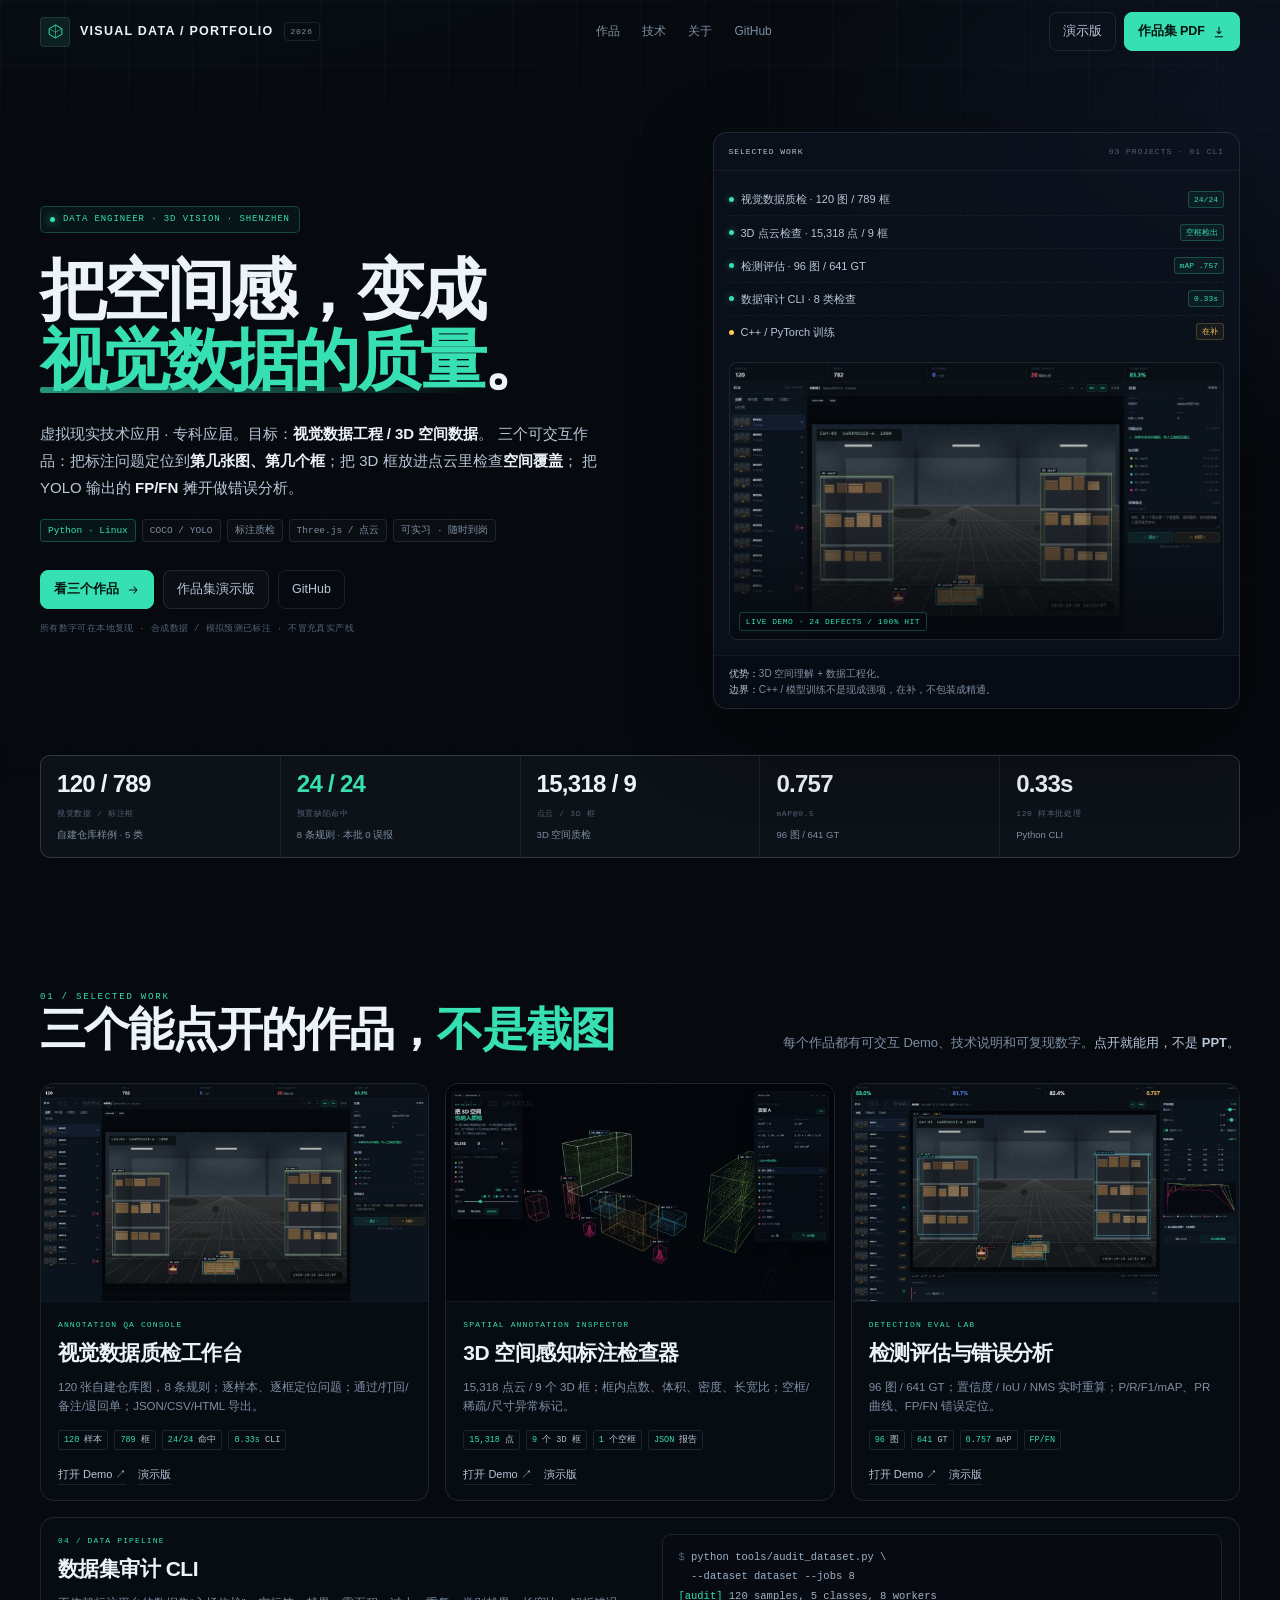
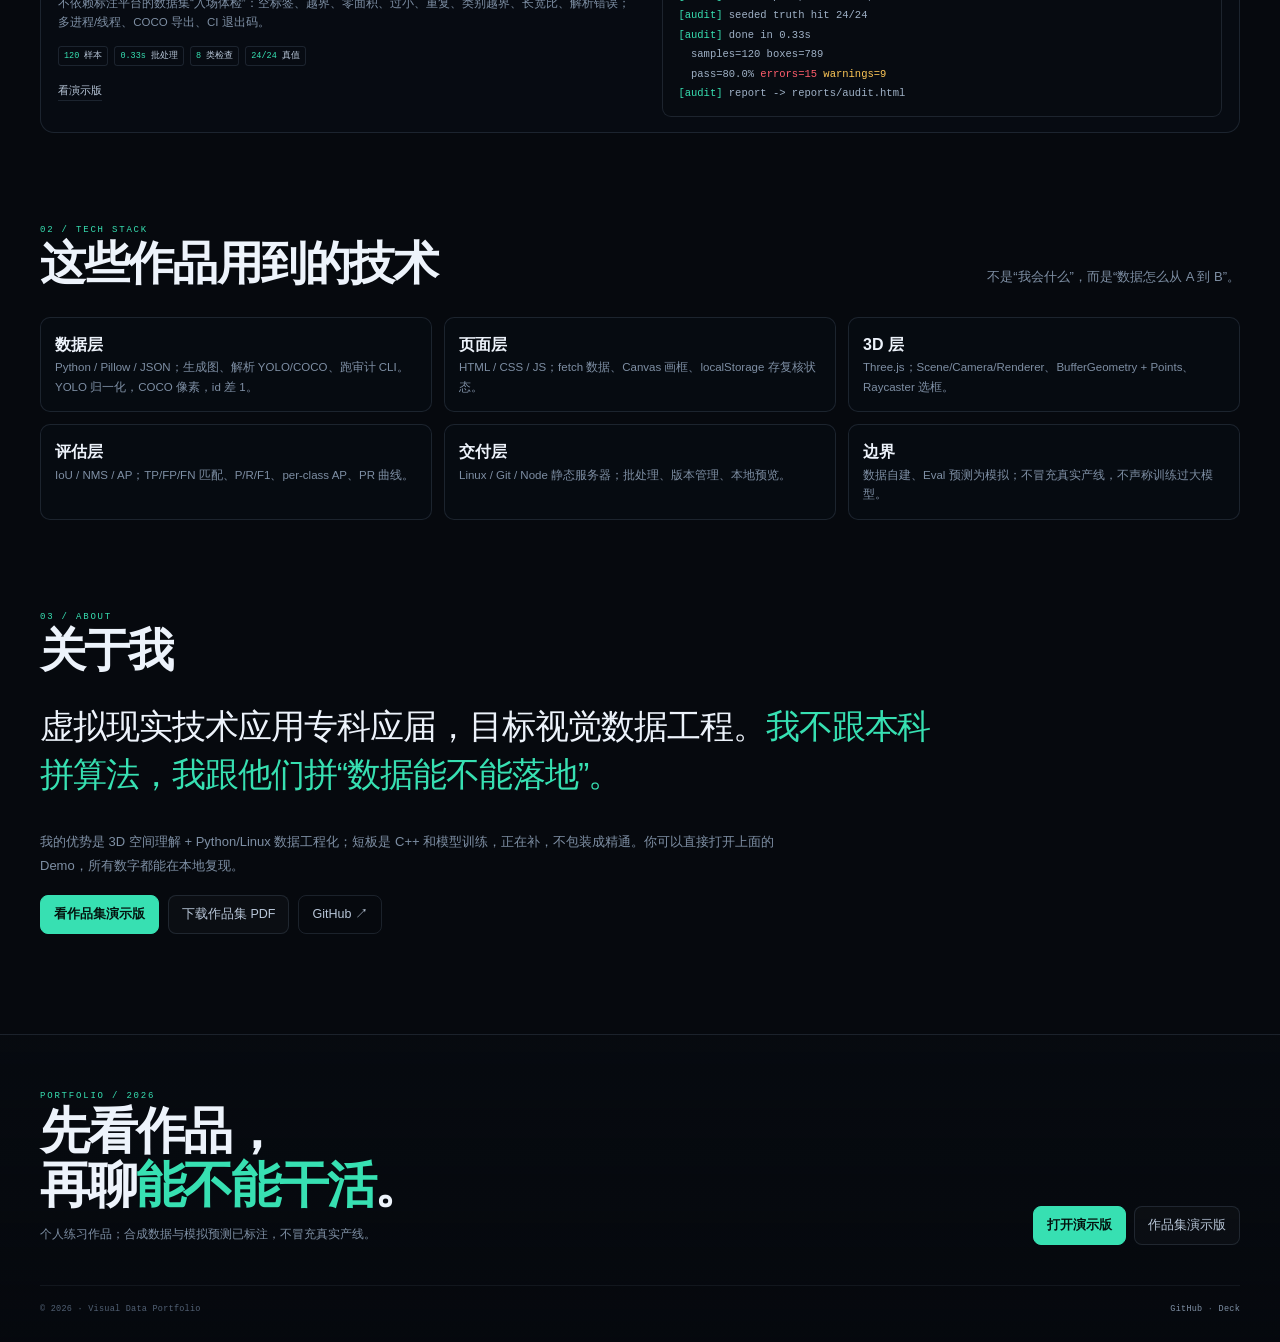
==== index.html @ 43320e3a "feat: visual data engineering portfolio" ====
﻿<!DOCTYPE html>
<html lang="zh-CN">
<head>
<meta charset="UTF-8">
<meta name="viewport" content="width=device-width, initial-scale=1">
<title>视觉数据工程 · 作品集</title>
<meta name="description" content="虚拟现实技术应用专科应届，视觉数据工程方向：标注质检、3D 点云检查、检测评估与错误分析。">
<meta name="theme-color" content="#06090e">
<link rel="icon" href="assets/favicon.svg" type="image/svg+xml">
<link rel="stylesheet" href="assets/css/site.css">
</head>
<body>
<header class="nav" id="nav">
  <div class="nav__in">
    <a class="brand" href="index.html">
      <span class="brand__mark">
        <svg viewBox="0 0 24 24" fill="none" stroke="currentColor" stroke-width="1.4">
          <path d="M12 2.8 21 8v8l-9 5.2L3 16V8l9-5.2Z"/><path d="M12 2.8v18.4M3 8l9 5 9-5" opacity=".55"/>
        </svg>
      </span>
      <b>VISUAL DATA / PORTFOLIO</b>
      <span>2026</span>
    </a>
    <nav class="nav__links">
      <a href="#work">作品</a>
      <a href="#stack">技术</a>
      <a href="#about">关于</a>
      <a href="https://github.com/xiaoqzhenhao" target="_blank" rel="noopener">GitHub</a>
    </nav>
    <div class="nav__cta">
      <a class="btn btn--ghost" href="portfolio-slides.html">演示版</a>
      <a class="btn btn--primary" href="作品集-演示版.pdf">作品集 PDF
        <svg viewBox="0 0 24 24" fill="none" stroke="currentColor" stroke-width="1.8"><path d="M12 3v12m0 0 4-4m-4 4-4-4M5 20h14"/></svg>
      </a>
    </div>
  </div>
</header>

<main>
  <section class="hero">
    <div class="wrap">
      <div class="hero__grid">
        <div>
          <div class="hero__badge"><i></i>DATA ENGINEER · 3D VISION · SHENZHEN</div>
          <h1>把空间感，变成<em>视觉数据的质量</em>。</h1>
          <p class="hero__sub">
            虚拟现实技术应用 · 专科应届。目标：<b>视觉数据工程 / 3D 空间数据</b>。
            三个可交互作品：把标注问题定位到<b>第几张图、第几个框</b>；把 3D 框放进点云里检查<b>空间覆盖</b>；
            把 YOLO 输出的 <b>FP/FN</b> 摊开做错误分析。
          </p>
          <div class="hero__chips">
            <span class="chip hot">Python · Linux</span>
            <span class="chip">COCO / YOLO</span>
            <span class="chip">标注质检</span>
            <span class="chip">Three.js / 点云</span>
            <span class="chip">可实习 · 随时到岗</span>
          </div>
          <div class="hero__actions">
            <a class="btn btn--primary" href="#work">看三个作品
              <svg viewBox="0 0 24 24" fill="none" stroke="currentColor" stroke-width="1.8"><path d="M5 12h14m0 0-6-6m6 6-6 6"/></svg>
            </a>
            <a class="btn" href="portfolio-slides.html">作品集演示版</a>
            <a class="btn btn--ghost" href="https://github.com/xiaoqzhenhao" target="_blank" rel="noopener">GitHub</a>
          </div>
          <div class="hero__note">所有数字可在本地复现 · 合成数据 / 模拟预测已标注 · 不冒充真实产线</div>
        </div>
        <div class="match reveal">
          <div class="match__head"><b>SELECTED WORK</b><span>03 PROJECTS · 01 CLI</span></div>
          <div class="match__body">
            <div class="match__row"><span><i class="ok"></i>视觉数据质检 · 120 图 / 789 框</span><span class="match__tag ok">24/24</span></div>
            <div class="match__row"><span><i class="ok"></i>3D 点云检查 · 15,318 点 / 9 框</span><span class="match__tag ok">空框检出</span></div>
            <div class="match__row"><span><i class="ok"></i>检测评估 · 96 图 / 641 GT</span><span class="match__tag ok">mAP .757</span></div>
            <div class="match__row"><span><i class="ok"></i>数据审计 CLI · 8 类检查</span><span class="match__tag ok">0.33s</span></div>
            <div class="match__row"><span><i class="mid"></i>C++ / PyTorch 训练</span><span class="match__tag mid">在补</span></div>
          </div>
          <div class="match__preview">
            <img src="assets/media/qa-cover.jpg" alt="视觉数据质检工作台">
            <span>LIVE DEMO · 24 DEFECTS / 100% HIT</span>
          </div>
          <div class="match__foot"><b>优势：</b>3D 空间理解 + 数据工程化。<br><b>边界：</b>C++ / 模型训练不是现成强项，在补，不包装成精通。</div>
        </div>
      </div>
      <div class="metrics reveal">
        <div class="metric"><b>120 / 789</b><span>视觉数据 / 标注框</span><em>自建仓库样例 · 5 类</em></div>
        <div class="metric"><b class="mint">24 / 24</b><span>预置缺陷命中</span><em>8 条规则 · 本批 0 误报</em></div>
        <div class="metric"><b>15,318 / 9</b><span>点云 / 3D 框</span><em>3D 空间质检</em></div>
        <div class="metric"><b>0.757</b><span>mAP@0.5</span><em>96 图 / 641 GT</em></div>
        <div class="metric"><b>0.33s</b><span>120 样本批处理</span><em>Python CLI</em></div>
      </div>
    </div>
  </section>

  <section class="section" id="work">
    <div class="wrap">
      <div class="section__head reveal">
        <div><div class="eyebrow">01 / SELECTED WORK</div><h2>三个能点开的作品，<em>不是截图</em></h2></div>
        <p>每个作品都有可交互 Demo、技术说明和可复现数字。<b>点开就能用，不是 PPT。</b></p>
      </div>
      <div class="work-grid work-grid--3">
        <article class="work reveal">
          <div class="work__img"><span class="work__num">01 / DATA QA</span><img src="assets/media/qa-cover.jpg" alt="视觉数据质检工作台"></div>
          <div class="work__body">
            <div class="work__kicker">ANNOTATION QA CONSOLE</div><h3>视觉数据质检工作台</h3>
            <p>120 张自建仓库图，8 条规则；逐样本、逐框定位问题；通过/打回/备注/退回单；JSON/CSV/HTML 导出。</p>
            <div class="work__stats"><span><b>120</b> 样本</span><span><b>789</b> 框</span><span><b>24/24</b> 命中</span><span><b>0.33s</b> CLI</span></div>
            <div class="work__links"><a href="demos/qa/">打开 Demo ↗</a><a href="portfolio-slides.html">演示版</a></div>
          </div>
        </article>
        <article class="work reveal">
          <div class="work__img"><span class="work__num">02 / 3D SPATIAL</span><img src="assets/media/spatial-cover.jpg" alt="3D 空间感知标注检查器"></div>
          <div class="work__body">
            <div class="work__kicker">SPATIAL ANNOTATION INSPECTOR</div><h3>3D 空间感知标注检查器</h3>
            <p>15,318 点云 / 9 个 3D 框；框内点数、体积、密度、长宽比；空框/稀疏/尺寸异常标记。</p>
            <div class="work__stats"><span><b>15,318</b> 点</span><span><b>9</b> 个 3D 框</span><span><b>1</b> 个空框</span><span><b>JSON</b> 报告</span></div>
            <div class="work__links"><a href="demos/spatial/">打开 Demo ↗</a><a href="portfolio-slides.html">演示版</a></div>
          </div>
        </article>
        <article class="work reveal">
          <div class="work__img"><span class="work__num">03 / EVAL</span><img src="assets/media/eval-cover.jpg" alt="检测评估与错误分析"></div>
          <div class="work__body">
            <div class="work__kicker">DETECTION EVAL LAB</div><h3>检测评估与错误分析</h3>
            <p>96 图 / 641 GT；置信度 / IoU / NMS 实时重算；P/R/F1/mAP、PR 曲线、FP/FN 错误定位。</p>
            <div class="work__stats"><span><b>96</b> 图</span><span><b>641</b> GT</span><span><b>0.757</b> mAP</span><span><b>FP/FN</b></span></div>
            <div class="work__links"><a href="demos/eval/">打开 Demo ↗</a><a href="portfolio-slides.html">演示版</a></div>
          </div>
        </article>
        <article class="work work--wide reveal">
          <div class="work__body">
            <div class="work__split">
              <div>
                <div class="work__kicker">04 / DATA PIPELINE</div><h3>数据集审计 CLI</h3>
                <p style="margin-bottom:12px">不依赖标注平台的数据集“入场体检”：空标签、越界、零面积、过小、重复、类别越界、长宽比、解析错误；多进程/线程、COCO 导出、CI 退出码。</p>
                <div class="work__stats"><span><b>120</b> 样本</span><span><b>0.33s</b> 批处理</span><span><b>8</b> 类检查</span><span><b>24/24</b> 真值</span></div>
                <div class="work__links"><a href="portfolio-slides.html">看演示版</a></div>
              </div>
              <div class="term">
<span class="d">$</span> python tools/audit_dataset.py \<br>
&nbsp;&nbsp;--dataset dataset --jobs 8<br>
<span class="c">[audit]</span> 120 samples, 5 classes, 8 workers<br>
<span class="c">[audit]</span> seeded truth hit 24/24<br>
<span class="c">[audit]</span> done in 0.33s<br>
&nbsp;&nbsp;samples=120 boxes=789<br>
&nbsp;&nbsp;pass=80.0% <span class="e">errors=15</span> <span class="w">warnings=9</span><br>
<span class="c">[audit]</span> report -&gt; reports/audit.html
              </div>
            </div>
          </div>
        </article>
      </div>
    </div>
  </section>

  <section class="section" id="stack">
    <div class="wrap">
      <div class="section__head reveal">
        <div><div class="eyebrow">02 / TECH STACK</div><h2>这些作品用到的技术</h2></div>
        <p>不是“我会什么”，而是“数据怎么从 A 到 B”。</p>
      </div>
      <div class="three" style="display:grid;grid-template-columns:repeat(3,1fr);gap:12px">
        <div class="card" style="border:1px solid var(--line);border-radius:10px;padding:14px;background:rgba(9,14,21,.55)"><h3 style="font-size:16px">数据层</h3><p style="font-size:11.5px;color:var(--dim);line-height:1.7">Python / Pillow / JSON；生成图、解析 YOLO/COCO、跑审计 CLI。YOLO 归一化，COCO 像素，id 差 1。</p></div>
        <div class="card" style="border:1px solid var(--line);border-radius:10px;padding:14px;background:rgba(9,14,21,.55)"><h3 style="font-size:16px">页面层</h3><p style="font-size:11.5px;color:var(--dim);line-height:1.7">HTML / CSS / JS；fetch 数据、Canvas 画框、localStorage 存复核状态。</p></div>
        <div class="card" style="border:1px solid var(--line);border-radius:10px;padding:14px;background:rgba(9,14,21,.55)"><h3 style="font-size:16px">3D 层</h3><p style="font-size:11.5px;color:var(--dim);line-height:1.7">Three.js；Scene/Camera/Renderer、BufferGeometry + Points、Raycaster 选框。</p></div>
        <div class="card" style="border:1px solid var(--line);border-radius:10px;padding:14px;background:rgba(9,14,21,.55)"><h3 style="font-size:16px">评估层</h3><p style="font-size:11.5px;color:var(--dim);line-height:1.7">IoU / NMS / AP；TP/FP/FN 匹配、P/R/F1、per-class AP、PR 曲线。</p></div>
        <div class="card" style="border:1px solid var(--line);border-radius:10px;padding:14px;background:rgba(9,14,21,.55)"><h3 style="font-size:16px">交付层</h3><p style="font-size:11.5px;color:var(--dim);line-height:1.7">Linux / Git / Node 静态服务器；批处理、版本管理、本地预览。</p></div>
        <div class="card" style="border:1px solid var(--line);border-radius:10px;padding:14px;background:rgba(9,14,21,.55)"><h3 style="font-size:16px">边界</h3><p style="font-size:11.5px;color:var(--dim);line-height:1.7">数据自建、Eval 预测为模拟；不冒充真实产线，不声称训练过大模型。</p></div>
      </div>
    </div>
  </section>

  <section class="section" id="about">
    <div class="wrap">
      <div class="section__head reveal">
        <div><div class="eyebrow">03 / ABOUT</div><h2>关于我</h2></div>
      </div>
      <p class="lead-quote reveal">虚拟现实技术应用专科应届，目标视觉数据工程。<em>我不跟本科拼算法，我跟他们拼“数据能不能落地”。</em></p>
      <p style="max-width:760px;color:var(--dim);font-size:13px;line-height:1.8">我的优势是 3D 空间理解 + Python/Linux 数据工程化；短板是 C++ 和模型训练，正在补，不包装成精通。你可以直接打开上面的 Demo，所有数字都能在本地复现。</p>
      <div class="hero__actions" style="margin-top:18px">
        <a class="btn btn--primary" href="portfolio-slides.html">看作品集演示版</a>
        <a class="btn" href="作品集-演示版.pdf">下载作品集 PDF</a>
        <a class="btn btn--ghost" href="https://github.com/xiaoqzhenhao" target="_blank" rel="noopener">GitHub ↗</a>
      </div>
    </div>
  </section>

  <footer class="footer">
    <div class="wrap">
      <div class="footer__cta reveal">
        <div><div class="eyebrow">PORTFOLIO / 2026</div><h2>先看作品，<br>再聊<em>能不能干活</em>。</h2><p>个人练习作品；合成数据与模拟预测已标注，不冒充真实产线。</p></div>
        <div style="display:flex;gap:8px;flex-wrap:wrap"><a class="btn btn--primary" href="portfolio-slides.html">打开演示版</a><a class="btn" href="portfolio-slides.html">作品集演示版</a></div>
      </div>
      <div class="footer__bottom"><span>© 2026 · Visual Data Portfolio</span><span><a href="https://github.com/xiaoqzhenhao" target="_blank" rel="noopener">GitHub</a> · <a href="portfolio-slides.html">Deck</a></span></div>
    </div>
  </footer>
</main>
<script src="assets/js/site.js"></script>
</body>
</html>
---- assets/css/site.css ----
:root {
  --bg: #06090e;
  --bg-2: #0a0f17;
  --panel: rgba(13,20,30,.74);
  --panel-solid: #0d141e;
  --line: rgba(137,160,187,.17);
  --line-2: rgba(137,160,187,.09);
  --ink: #edf3fb;
  --ink-2: #b8c6d8;
  --dim: #7e8fa4;
  --faint: #526175;
  --mint: #37e0b2;
  --blue: #5b8cff;
  --amber: #ffc857;
  --red: #ff5d6c;
  --lime: #9bdc5a;
  --mono: ui-monospace, "SFMono-Regular", Consolas, "Cascadia Mono", monospace;
  --max: 1200px;
}
* { box-sizing: border-box; margin: 0; padding: 0; }
html { scroll-behavior: smooth; }
body {
  background:
    radial-gradient(1200px 700px at 12% -10%, rgba(55,224,178,.075), transparent 62%),
    radial-gradient(1000px 600px at 100% 4%, rgba(91,140,255,.08), transparent 58%),
    var(--bg);
  color: var(--ink);
  font: 15px/1.65 "Inter", -apple-system, "Segoe UI", "PingFang SC", "Microsoft YaHei", sans-serif;
  -webkit-font-smoothing: antialiased;
  overflow-x: hidden;
}
::selection { background: rgba(55,224,178,.25); }
a { color: inherit; text-decoration: none; }
button { font: inherit; color: inherit; }
.mono { font-family: var(--mono); }
.wrap { width: min(var(--max), calc(100% - 48px)); margin: 0 auto; }
.eyebrow { font-family: var(--mono); font-size: 9px; letter-spacing: .2em; color: var(--mint); text-transform: uppercase; }
.muted { color: var(--dim); }

/* 细网格背景 */
body::before {
  content: "";
  position: fixed; inset: 0; pointer-events: none; z-index: 0;
  background-image:
    linear-gradient(rgba(137,160,187,.035) 1px, transparent 1px),
    linear-gradient(90deg, rgba(137,160,187,.035) 1px, transparent 1px);
  background-size: 64px 64px;
  mask-image: linear-gradient(to bottom, #000 0%, rgba(0,0,0,.55) 45%, transparent 92%);
}
main, header, footer { position: relative; z-index: 1; }

/* ---------- 导航 ---------- */
.nav {
  position: fixed; top: 0; left: 0; right: 0; height: 64px; z-index: 100;
  border-bottom: 1px solid transparent; transition: .25s;
}
.nav.scrolled { background: rgba(6,9,14,.82); backdrop-filter: blur(16px); border-bottom-color: var(--line); }
.nav__in {
  width: min(var(--max), calc(100% - 48px)); height: 100%; margin: 0 auto;
  display: flex; align-items: center; justify-content: space-between; gap: 18px;
}
.brand { display: flex; align-items: center; gap: 10px; }
.brand__mark {
  width: 30px; height: 30px; border-radius: 8px; display: grid; place-items: center;
  background: rgba(55,224,178,.09); border: 1px solid rgba(55,224,178,.28);
}
.brand__mark svg { width: 17px; height: 17px; color: var(--mint); }
.brand b { font-size: 12.5px; letter-spacing: .1em; }
.brand span {
  font-family: var(--mono); font-size: 8px; letter-spacing: .09em; color: var(--dim);
  border: 1px solid var(--line); padding: 2px 6px; border-radius: 4px; white-space: nowrap;
}
.nav__links { display: flex; align-items: center; gap: 2px; }
.nav__links a { font-size: 12px; color: var(--dim); padding: 6px 10px; border-radius: 6px; transition: .18s; }
.nav__links a:hover { color: var(--ink); background: rgba(255,255,255,.04); }
.nav__cta { display: flex; align-items: center; gap: 8px; }
.btn {
  display: inline-flex; align-items: center; justify-content: center; gap: 7px;
  border: 1px solid var(--line); background: rgba(255,255,255,.025); color: var(--ink-2);
  border-radius: 8px; padding: 8px 13px; font-size: 12.5px; font-weight: 520; cursor: pointer;
  transition: .18s; white-space: nowrap;
}
.btn:hover { border-color: rgba(55,224,178,.45); color: var(--ink); transform: translateY(-1px); }
.btn--primary { background: var(--mint); border-color: var(--mint); color: #04120e; font-weight: 650; }
.btn--primary:hover { background: #54f0c5; border-color: #54f0c5; color: #04120e; }
.btn--ghost { background: transparent; }
.btn svg { width: 14px; height: 14px; }

/* ---------- Hero ---------- */
.hero { padding: 132px 0 42px; position: relative; }
.hero__grid { display: grid; grid-template-columns: 1.08fr .92fr; gap: 54px; align-items: center; }
.hero__badge {
  display: inline-flex; align-items: center; gap: 8px; padding: 5px 9px;
  border: 1px solid rgba(55,224,178,.24); background: rgba(55,224,178,.055);
  border-radius: 5px; font-family: var(--mono); font-size: 9px; letter-spacing: .1em; color: var(--mint);
  margin-bottom: 22px;
}
.hero__badge i { width: 5px; height: 5px; border-radius: 50%; background: var(--mint); box-shadow: 0 0 9px var(--mint); }
.hero h1 {
  font-size: clamp(46px, 5.2vw, 72px); line-height: 1.06; letter-spacing: -.055em;
  font-weight: 720; max-width: 720px;
}
.hero h1 em {
  font-style: normal; color: var(--mint); position: relative; white-space: nowrap;
}
.hero h1 em::after {
  content: ""; position: absolute; left: 0; right: 0; bottom: .06em; height: .09em;
  background: linear-gradient(90deg, rgba(55,224,178,.65), rgba(55,224,178,0));
  border-radius: 2px;
}
.hero__sub { margin-top: 24px; max-width: 560px; font-size: 15px; line-height: 1.8; color: var(--ink-2); }
.hero__sub b { color: var(--ink); font-weight: 600; }
.hero__chips { display: flex; flex-wrap: wrap; gap: 6px; margin-top: 18px; }
.chip {
  font-family: var(--mono); font-size: 9.5px; color: var(--dim);
  border: 1px solid var(--line); background: rgba(255,255,255,.02);
  border-radius: 4px; padding: 3px 7px;
}
.chip.hot { color: var(--mint); border-color: rgba(55,224,178,.28); background: rgba(55,224,178,.055); }
.hero__actions { display: flex; flex-wrap: wrap; gap: 9px; margin-top: 28px; }
.hero__note { margin-top: 13px; font-family: var(--mono); font-size: 9px; letter-spacing: .04em; color: var(--faint); }

/* 右侧匹配卡 */
.match {
  border: 1px solid var(--line); border-radius: 14px; background: var(--panel);
  backdrop-filter: blur(16px); overflow: hidden; box-shadow: 0 28px 80px rgba(0,0,0,.38);
  transform: translateY(4px);
}
.match__head {
  display: flex; align-items: center; justify-content: space-between; gap: 10px;
  padding: 12px 15px; border-bottom: 1px solid var(--line-2);
  font-family: var(--mono); font-size: 8px; letter-spacing: .12em; color: var(--faint);
}
.match__head b { color: var(--ink-2); font-weight: 500; }
.match__body { padding: 12px 15px 14px; }
.match__row {
  display: grid; grid-template-columns: 1fr auto; gap: 10px; align-items: center;
  padding: 7px 0; border-bottom: 1px dashed var(--line-2); font-size: 11px; color: var(--ink-2);
}
.match__row:last-child { border-bottom: 0; }
.match__row span { display: flex; align-items: center; gap: 7px; }
.match__row i { width: 5px; height: 5px; border-radius: 50%; flex: 0 0 5px; }
.match__row i.ok { background: var(--mint); box-shadow: 0 0 7px rgba(55,224,178,.5); }
.match__row i.mid { background: var(--amber); }
.match__row i.no { background: var(--faint); }
.match__tag { font-family: var(--mono); font-size: 8px; color: var(--faint); border: 1px solid var(--line); border-radius: 3px; padding: 1px 5px; }
.match__tag.ok { color: var(--mint); border-color: rgba(55,224,178,.26); background: rgba(55,224,178,.05); }
.match__tag.mid { color: var(--amber); border-color: rgba(255,200,87,.22); background: rgba(255,200,87,.05); }
.match__foot {
  padding: 10px 15px; border-top: 1px solid var(--line-2); background: rgba(5,9,14,.4);
  font-size: 10px; color: var(--dim); line-height: 1.6;
}
.match__foot b { color: var(--ink-2); font-weight: 550; }
.match__preview {
  position: relative; margin: 0 15px 15px; border: 1px solid var(--line); border-radius: 8px;
  overflow: hidden; aspect-ratio: 16/9; background: #080c12;
}
.match__preview img { width: 100%; height: 100%; object-fit: cover; display: block; opacity: .9; }
.match__preview::after {
  content: ""; position: absolute; inset: 0;
  background: linear-gradient(to top, rgba(6,9,14,.8), transparent 45%);
}
.match__preview span {
  position: absolute; left: 9px; bottom: 8px; z-index: 2;
  font-family: var(--mono); font-size: 8px; letter-spacing: .06em; color: var(--mint);
  border: 1px solid rgba(55,224,178,.26); background: rgba(6,9,14,.72); border-radius: 3px; padding: 2px 6px;
}
.float-tag {
  position: absolute; z-index: 3; right: 9px; top: 9px;
  background: rgba(8,18,15,.9); border: 1px solid rgba(55,224,178,.28); border-radius: 7px;
  padding: 6px 8px; font-family: var(--mono); font-size: 9px; line-height: 1.4; color: var(--mint);
  box-shadow: 0 12px 30px rgba(0,0,0,.35); backdrop-filter: blur(6px);
}
@media (max-width: 900px) { .float-tag { display: none; } }

/* ---------- 指标条 ---------- */
.metrics {
  display: grid; grid-template-columns: repeat(5, 1fr); gap: 1px;
  border: 1px solid var(--line); border-radius: 10px; overflow: hidden;
  background: var(--line); margin-top: 46px;
}
.metric { background: rgba(9,14,21,.8); padding: 14px 16px; }
.metric b { display: block; font-size: 24px; letter-spacing: -.03em; font-weight: 680; line-height: 1.2; }
.metric b.mint { color: var(--mint); }
.metric span { font-family: var(--mono); font-size: 8px; color: var(--faint); letter-spacing: .08em; }
.metric em { display: block; font-style: normal; font-size: 9.5px; color: var(--dim); margin-top: 3px; }

/* ---------- 通用 section ---------- */
.section { padding: 90px 0 0; }
.section__head { display: flex; align-items: flex-end; justify-content: space-between; gap: 28px; margin-bottom: 28px; }
.section__head h2 { font-size: clamp(30px, 3.8vw, 46px); line-height: 1.1; letter-spacing: -.04em; font-weight: 690; }
.section__head h2 em { font-style: normal; color: var(--mint); }
.section__head p { max-width: 460px; font-size: 13px; line-height: 1.75; color: var(--dim); }
.section__head p b { color: var(--ink-2); font-weight: 550; }
.lead-quote {
  font-size: clamp(22px, 2.8vw, 34px); line-height: 1.4; letter-spacing: -.03em;
  max-width: 920px; margin: 0 0 32px; font-weight: 520; color: var(--ink);
}
.lead-quote em { font-style: normal; color: var(--mint); }
.lead-quote span { color: var(--faint); }

/* ---------- JD 表 ---------- */
.jd {
  border: 1px solid var(--line); border-radius: 12px; overflow: hidden; background: rgba(9,14,21,.55);
}
.jd__row {
  display: grid; grid-template-columns: 1.05fr 1.75fr 96px; gap: 20px;
  padding: 15px 18px; border-bottom: 1px solid var(--line-2); align-items: start;
}
.jd__row:last-child { border-bottom: 0; }
.jd__row.head {
  background: rgba(255,255,255,.025); font-family: var(--mono); font-size: 8px; letter-spacing: .12em;
  color: var(--faint); padding-top: 10px; padding-bottom: 10px;
}
.jd__req { font-size: 12.5px; color: var(--ink); font-weight: 550; }
.jd__req span { display: block; font-family: var(--mono); font-size: 8px; color: var(--faint); margin-top: 3px; font-weight: 400; letter-spacing: .04em; }
.jd__ev { font-size: 11.5px; line-height: 1.65; color: var(--dim); }
.jd__ev b { color: var(--ink-2); font-weight: 550; }
.jd__st { text-align: right; }
.st {
  display: inline-flex; align-items: center; gap: 5px; font-family: var(--mono); font-size: 8px;
  padding: 2px 6px; border-radius: 3px; white-space: nowrap;
}
.st.ok { color: var(--mint); background: rgba(55,224,178,.06); border: 1px solid rgba(55,224,178,.22); }
.st.mid { color: var(--amber); background: rgba(255,200,87,.05); border: 1px solid rgba(255,200,87,.2); }
.st.info { color: var(--blue); background: rgba(91,140,255,.06); border: 1px solid rgba(91,140,255,.2); }

/* ---------- 作品卡 ---------- */
.work-grid { display: grid; grid-template-columns: 1fr 1fr; gap: 16px; }
.work-grid--3 { grid-template-columns: repeat(3, minmax(0, 1fr)); }
@media (max-width: 1040px) { .work-grid--3 { grid-template-columns: 1fr 1fr; } }
@media (max-width: 820px) { .work-grid--3 { grid-template-columns: 1fr; } }
.work {
  border: 1px solid var(--line); border-radius: 14px; overflow: hidden;
  background: rgba(9,14,21,.62); transition: .22s; display: flex; flex-direction: column;
}
.work:hover { border-color: rgba(55,224,178,.3); transform: translateY(-3px); box-shadow: 0 24px 60px rgba(0,0,0,.32); }
.work__img { aspect-ratio: 16/9; overflow: hidden; background: #070b10; border-bottom: 1px solid var(--line-2); position: relative; }
.work__img img { width: 100%; height: 100%; object-fit: cover; display: block; transition: .5s; opacity: .9; }
.work:hover .work__img img { transform: scale(1.02); opacity: 1; }
.work__num {
  position: absolute; left: 10px; top: 10px; font-family: var(--mono); font-size: 8px;
  color: var(--ink); background: rgba(6,9,14,.72); border: 1px solid var(--line);
  padding: 2px 6px; border-radius: 3px; backdrop-filter: blur(6px);
}
.work__body { padding: 16px 17px 15px; display: flex; flex-direction: column; flex: 1; }
.work__kicker { font-family: var(--mono); font-size: 8px; letter-spacing: .14em; color: var(--mint); }
.work h3 { font-size: 21px; letter-spacing: -.025em; font-weight: 650; margin-top: 5px; }
.work p { font-size: 11.5px; line-height: 1.7; color: var(--dim); margin-top: 7px; }
.work__stats { display: flex; flex-wrap: wrap; gap: 6px; margin-top: 13px; }
.work__stats span { font-family: var(--mono); font-size: 8.5px; color: var(--ink-2); border: 1px solid var(--line); border-radius: 3px; padding: 2px 5px; }
.work__stats span b { color: var(--mint); font-weight: 500; }
.work__links { display: flex; flex-wrap: wrap; gap: 12px; margin-top: auto; padding-top: 15px; font-size: 11px; }
.work__links a { color: var(--ink-2); border-bottom: 1px solid var(--line); padding-bottom: 1px; }
.work__links a:hover { color: var(--mint); border-color: var(--mint); }
.work--wide { grid-column: 1 / -1; }
.work__split { display: grid; grid-template-columns: 1.02fr .98fr; gap: 22px; align-items: start; }
@media (max-width: 820px) { .work__split { grid-template-columns: 1fr; } }
.term {
  background: #070b11; border: 1px solid var(--line); border-radius: 9px;
  padding: 13px 15px; font-family: var(--mono); font-size: 10.5px; line-height: 1.85;
  color: #9fb1c6; overflow: auto;
}
.term .c { color: var(--mint); }
.term .d { color: var(--faint); }
.term .w { color: var(--amber); }
.term .e { color: var(--red); }

/* ---------- 路线 ---------- */
.roadmap { display: grid; grid-template-columns: repeat(5, 1fr); gap: 12px; counter-reset: step; }
.step {
  border: 1px solid var(--line); border-radius: 10px; padding: 15px 14px 14px;
  background: rgba(9,14,21,.55); position: relative;
}
.step::before {
  counter-increment: step; content: "0" counter(step);
  font-family: var(--mono); font-size: 9px; color: var(--mint); letter-spacing: .08em;
}
.step h3 { font-size: 13px; font-weight: 600; margin-top: 8px; letter-spacing: -.01em; }
.step p { font-size: 10.5px; line-height: 1.65; color: var(--dim); margin-top: 5px; }
.step .when { font-family: var(--mono); font-size: 8px; color: var(--faint); margin-top: 9px; display: block; }
.note {
  border: 1px solid rgba(255,200,87,.2); background: rgba(255,200,87,.04); border-radius: 10px;
  padding: 13px 15px; font-size: 11.5px; line-height: 1.75; color: #c9b98f; margin-top: 14px;
}
.note b { color: var(--amber); font-weight: 550; }

/* ---------- 面试 ---------- */
.interview-grid { display: grid; grid-template-columns: repeat(3, 1fr); gap: 12px; }
.interview {
  border: 1px solid var(--line); border-radius: 10px; padding: 17px; background: rgba(9,14,21,.55);
}
.interview__n { font-family: var(--mono); font-size: 9px; color: var(--faint); }
.interview h3 { font-size: 17px; font-weight: 620; margin-top: 5px; letter-spacing: -.02em; }
.interview p { font-size: 10.5px; line-height: 1.7; color: var(--dim); margin-top: 6px; }
.interview ul { list-style: none; margin-top: 10px; display: grid; gap: 4px; }
.interview li { font-size: 10px; color: var(--ink-2); padding-left: 11px; position: relative; }
.interview li::before { content: "→"; position: absolute; left: 0; color: var(--mint); font-family: var(--mono); font-size: 8px; top: 2px; }
.interview__link { display: inline-flex; align-items: center; gap: 5px; margin-top: 13px; font-size: 10.5px; color: var(--mint); border-bottom: 1px solid rgba(55,224,178,.25); padding-bottom: 1px; }
.center-cta { display: flex; justify-content: center; margin-top: 24px; }

/* ---------- 结尾 ---------- */
.footer {
  margin-top: 100px; border-top: 1px solid var(--line);
  background: linear-gradient(to bottom, rgba(9,14,21,.3), rgba(6,9,14,.9));
}
.footer__cta { padding: 54px 0 40px; display: flex; align-items: flex-end; justify-content: space-between; gap: 30px; }
.footer__cta h2 { font-size: clamp(30px, 4vw, 50px); line-height: 1.08; letter-spacing: -.045em; max-width: 720px; }
.footer__cta h2 em { font-style: normal; color: var(--mint); }
.footer__cta p { max-width: 480px; font-size: 12px; color: var(--dim); margin-top: 12px; line-height: 1.75; }
.footer__bottom {
  border-top: 1px solid var(--line-2); padding: 16px 0 26px;
  display: flex; align-items: center; justify-content: space-between; gap: 16px;
  font-family: var(--mono); font-size: 8.5px; color: var(--faint); letter-spacing: .03em;
}
.footer__bottom a { color: var(--dim); }
.footer__bottom a:hover { color: var(--mint); }

/* ---------- 动效 ---------- */
.reveal { opacity: 0; transform: translateY(18px); transition: opacity .75s cubic-bezier(.2,.7,.2,1), transform .75s cubic-bezier(.2,.7,.2,1); }
.reveal.in { opacity: 1; transform: none; }
@media (prefers-reduced-motion: reduce) { .reveal { opacity: 1; transform: none; transition: none; } html { scroll-behavior: auto; } }

/* ---------- 响应式 ---------- */
@media (max-width: 1040px) {
  .hero__grid { grid-template-columns: 1fr; gap: 38px; }
  .hero { padding-top: 116px; }
  .match { max-width: 640px; }
  .roadmap { grid-template-columns: repeat(3, 1fr); }
}
@media (max-width: 820px) {
  .nav__links { display: none; }
  .hero h1 { font-size: clamp(42px, 10vw, 62px); }
  .metrics { grid-template-columns: repeat(3, 1fr); }
  .metric:nth-child(4), .metric:nth-child(5) { display: none; }
  .section__head { flex-direction: column; align-items: flex-start; gap: 10px; }
  .jd__row { grid-template-columns: 1fr 84px; gap: 8px 14px; }
  .jd__row.head { display: none; }
  .jd__ev { grid-column: 1 / -1; }
  .jd__st { grid-row: 1; grid-column: 2; }
  .work-grid { grid-template-columns: 1fr; }
  .interview-grid { grid-template-columns: 1fr; }
  .footer__cta { flex-direction: column; align-items: flex-start; }
}
@media (max-width: 620px) {
  .wrap, .nav__in { width: calc(100% - 30px); }
  .brand span { display: none; }
  .nav__cta .btn--ghost { display: none; }
  .hero { padding-top: 96px; }
  .hero__sub { font-size: 13.5px; }
  .metrics { grid-template-columns: repeat(2, 1fr); margin-top: 30px; }
  .metric:nth-child(3) { display: none; }
  .section { padding-top: 62px; }
  .lead-quote { font-size: 21px; }
  .roadmap { grid-template-columns: 1fr 1fr; }
  .footer__bottom { flex-direction: column; align-items: flex-start; }
}
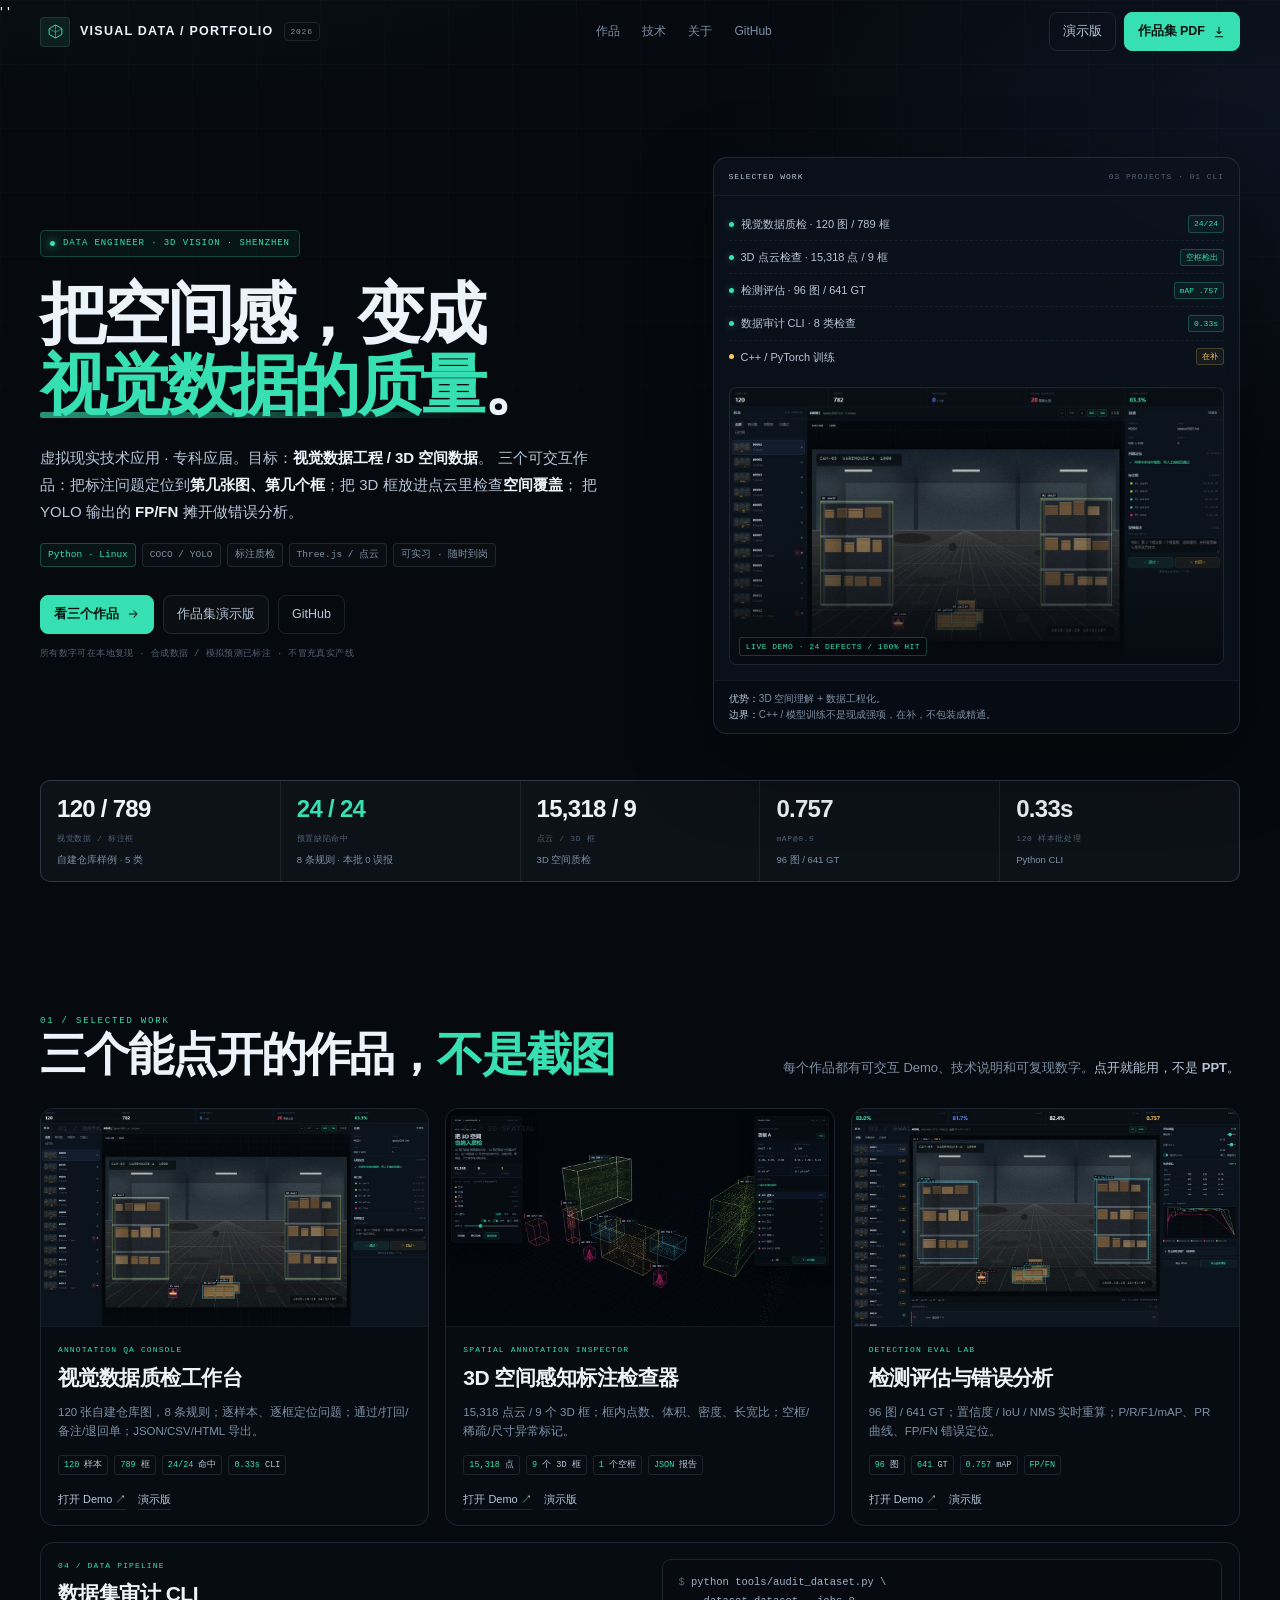
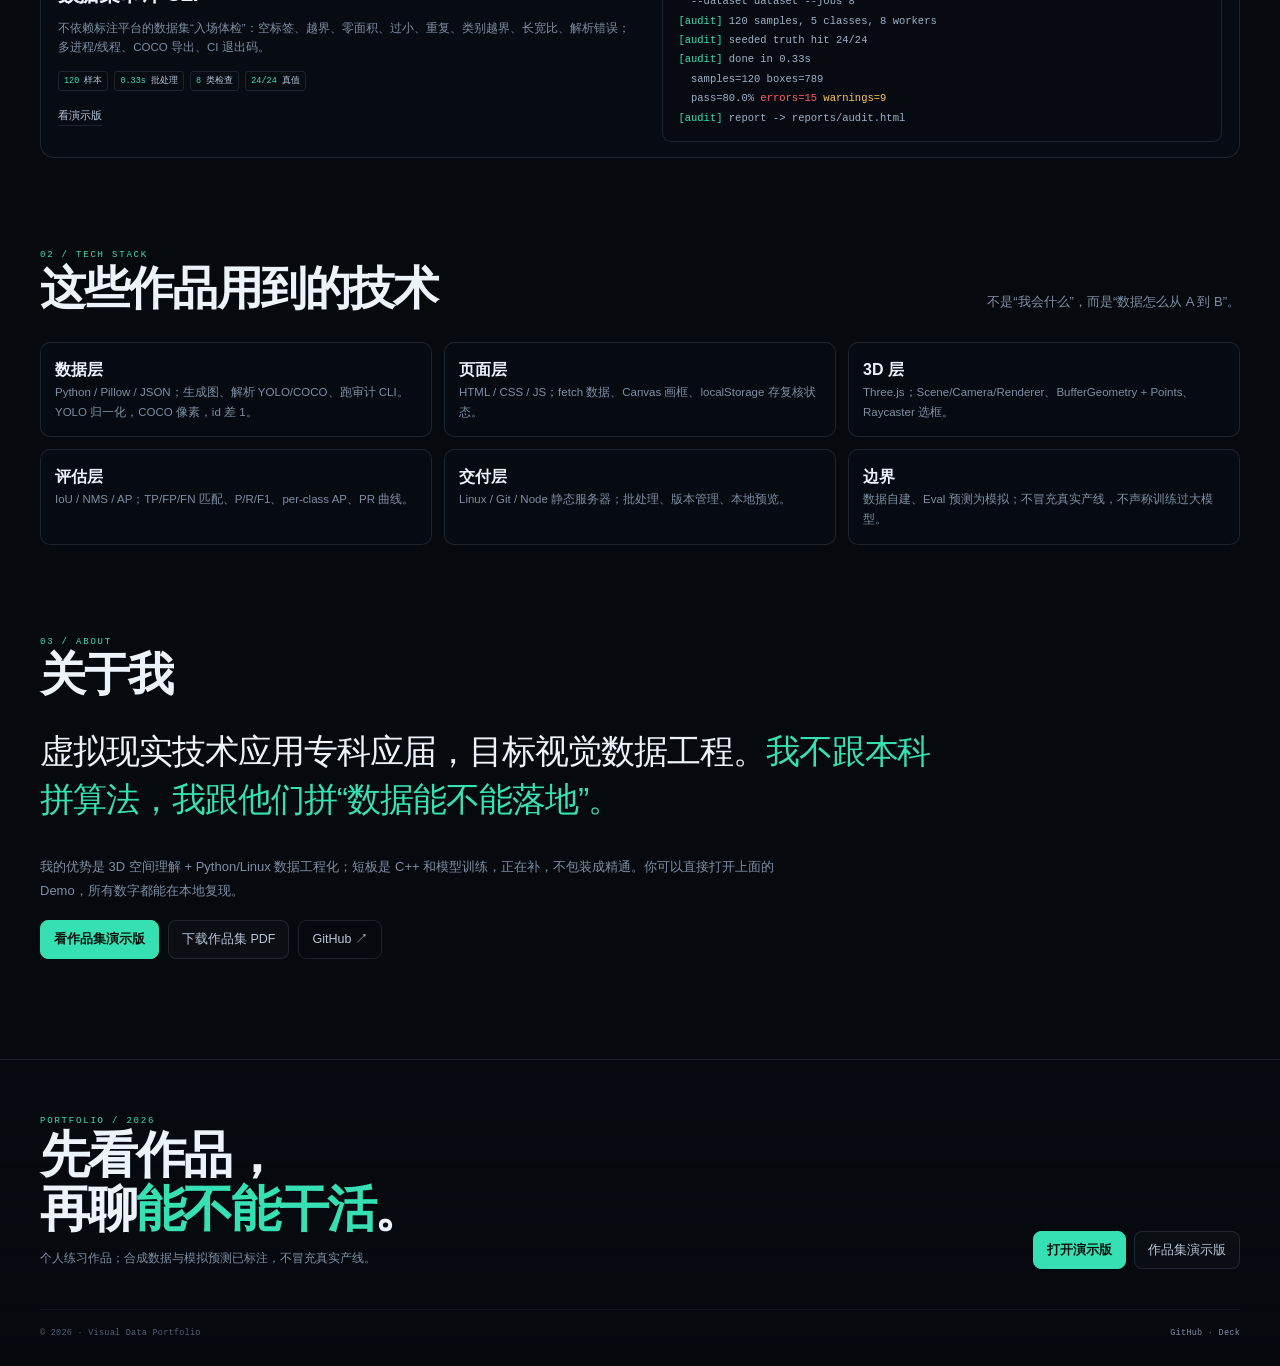
==== commit 86da06c6: "feat: social sharing metadata" ====
--- a/index.html
+++ b/index.html
@@ -5,7 +5,14 @@
 <meta name="viewport" content="width=device-width, initial-scale=1">
 <title>视觉数据工程 · 作品集</title>
 <meta name="description" content="虚拟现实技术应用专科应届，视觉数据工程方向：标注质检、3D 点云检查、检测评估与错误分析。">
-<meta name="theme-color" content="#06090e">
+'<meta name="theme-color" content="#06090e">
+<meta property="og:title" content="视觉数据工程 · 作品集">
+<meta property="og:description" content="标注质检 / 3D 点云检查 / 检测评估：三个可交互作品，所有数字可复现。">
+<meta property="og:type" content="website">
+<meta property="og:url" content="https://xiaoqzhenhao.github.io/visual-data-portfolio/">
+<meta property="og:image" content="https://xiaoqzhenhao.github.io/visual-data-portfolio/assets/media/qa-cover.jpg">
+<meta name="twitter:card" content="summary_large_image">
+<link rel="canonical" href="https://xiaoqzhenhao.github.io/visual-data-portfolio/">'
 <link rel="icon" href="assets/favicon.svg" type="image/svg+xml">
 <link rel="stylesheet" href="assets/css/site.css">
 </head>
@@ -197,3 +204,4 @@
 </html>
 
 
+
--- a/assets/css/site.css
+++ b/assets/css/site.css
@@ -1,4 +1,4 @@
-:root {
+﻿:root {
   --bg: #06090e;
   --bg-2: #0a0f17;
   --panel: rgba(13,20,30,.74);
@@ -355,3 +355,17 @@
   .roadmap { grid-template-columns: 1fr 1fr; }
   .footer__bottom { flex-direction: column; align-items: flex-start; }
 }
+'
+@media (max-width: 620px) {
+  .hero h1 { font-size: 38px; line-height: 1.1; }
+  .hero h1 em { white-space: normal; }
+  .hero__sub { font-size: 13px; line-height: 1.7; }
+  .hero__actions { gap: 6px; }
+  .hero__actions .btn { padding: 8px 11px; font-size: 11px; }
+  .match { min-width: 0; max-width: 100%; }
+  .match__row { font-size: 10px; gap: 6px; }
+  .match__tag { font-size: 8px; }
+  .work__stats { font-size: 9px; }
+  .metrics { gap: 0; }
+}
+'
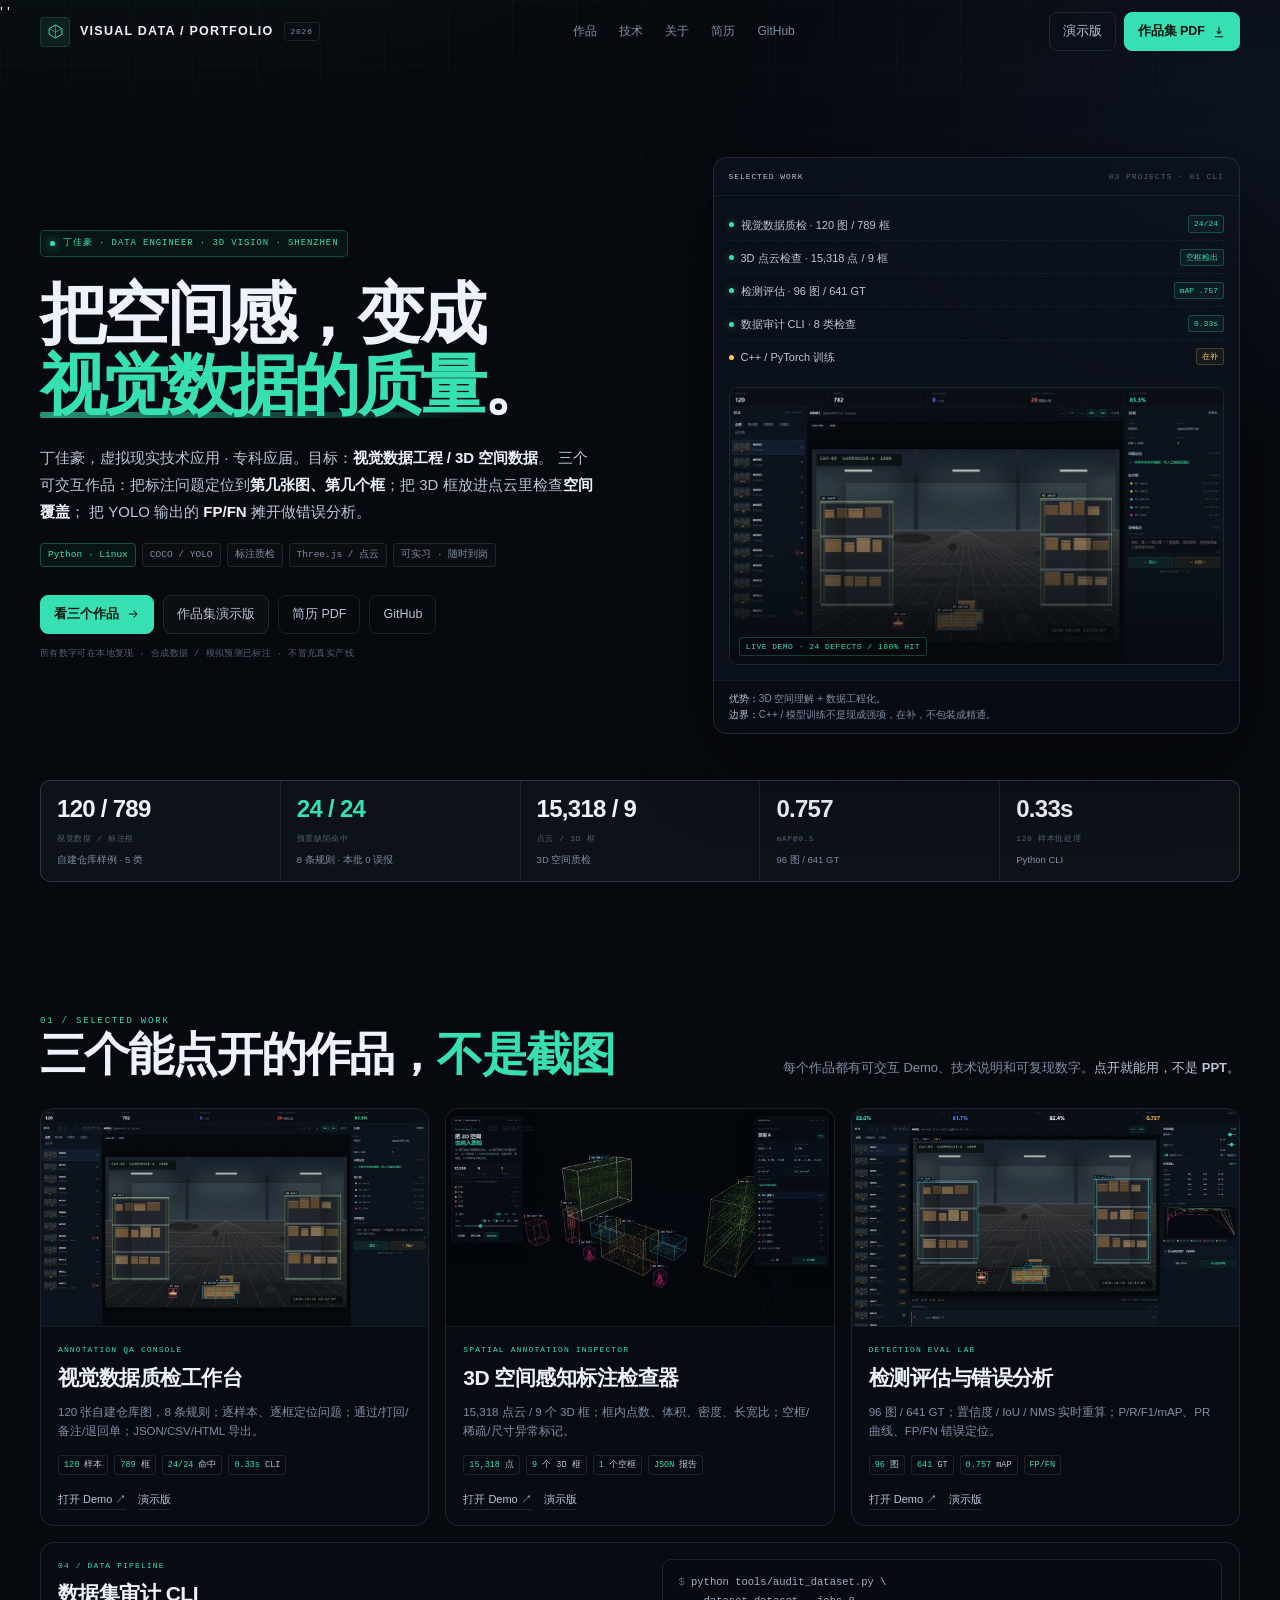
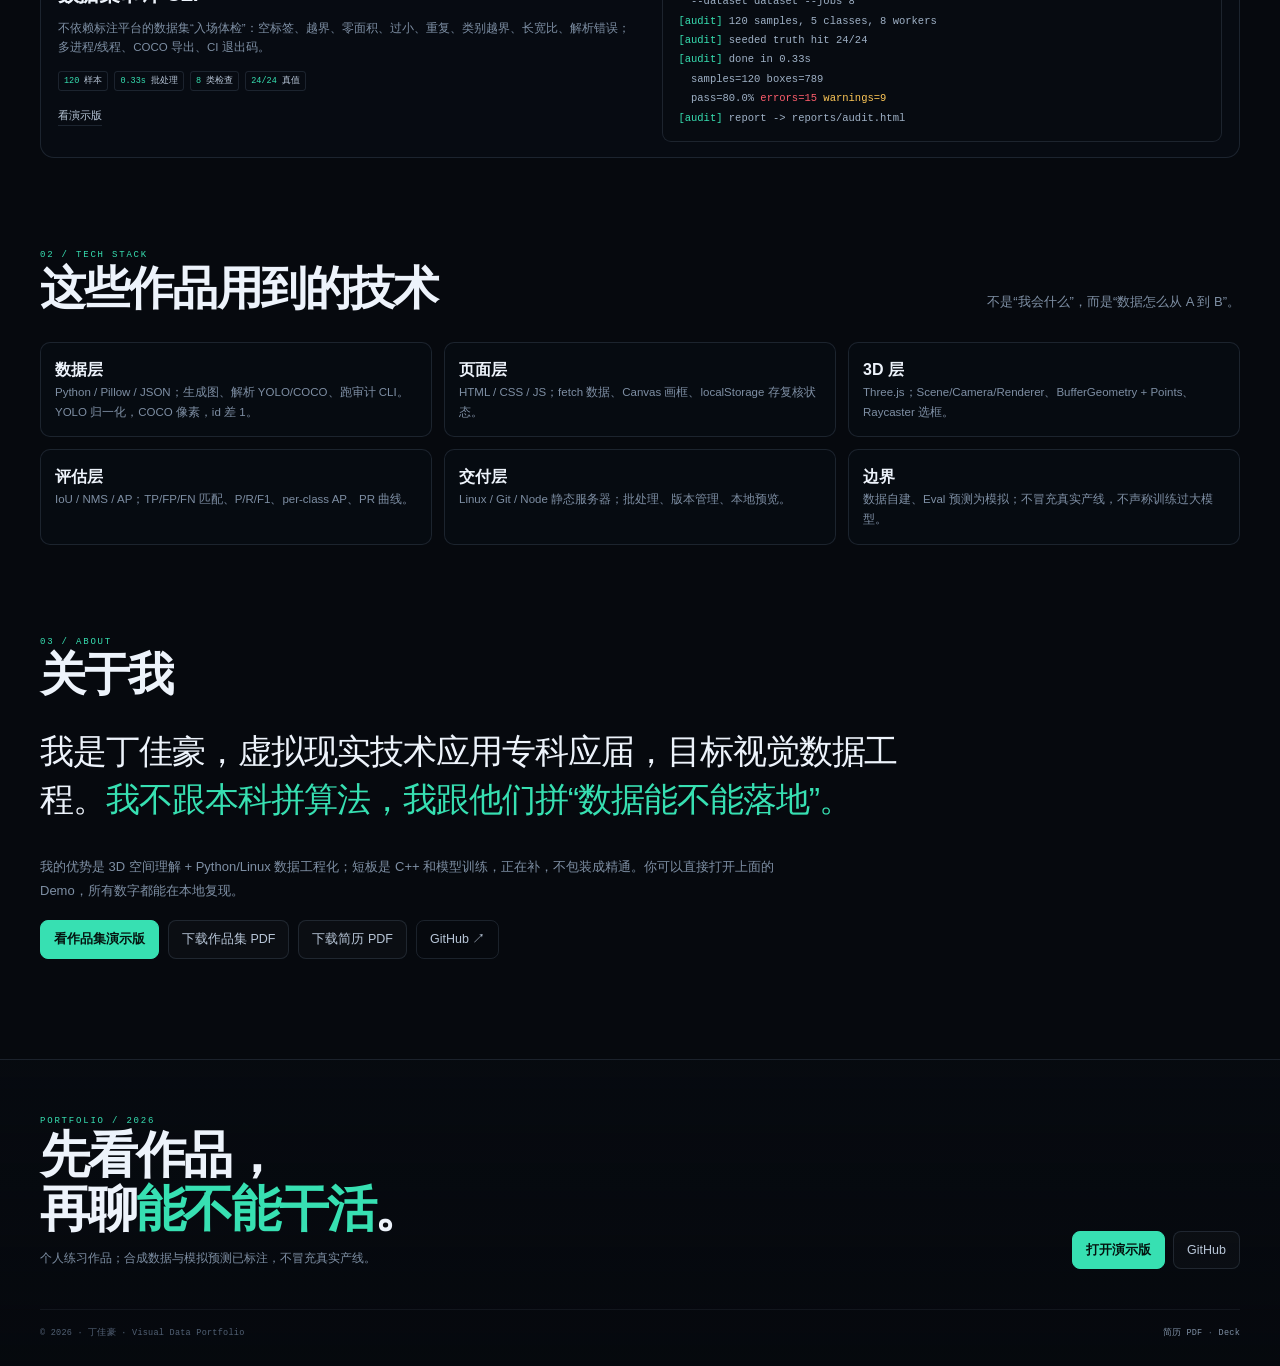
==== commit 38a98d8d: "feat: named resume + public resume link" ====
--- a/index.html
+++ b/index.html
@@ -3,8 +3,8 @@
 <head>
 <meta charset="UTF-8">
 <meta name="viewport" content="width=device-width, initial-scale=1">
-<title>视觉数据工程 · 作品集</title>
-<meta name="description" content="虚拟现实技术应用专科应届，视觉数据工程方向：标注质检、3D 点云检查、检测评估与错误分析。">
+<title>丁佳豪 · 视觉数据工程作品集</title>
+<meta name="description" content="丁佳豪，虚拟现实技术应用专科应届，视觉数据工程方向：标注质检、3D 点云检查、检测评估与错误分析。">
 '<meta name="theme-color" content="#06090e">
 <meta property="og:title" content="视觉数据工程 · 作品集">
 <meta property="og:description" content="标注质检 / 3D 点云检查 / 检测评估：三个可交互作品，所有数字可复现。">
@@ -32,6 +32,7 @@
       <a href="#work">作品</a>
       <a href="#stack">技术</a>
       <a href="#about">关于</a>
+      <a href="丁佳豪-简历.pdf">简历</a>
       <a href="https://github.com/xiaoqzhenhao" target="_blank" rel="noopener">GitHub</a>
     </nav>
     <div class="nav__cta">
@@ -48,10 +49,10 @@
     <div class="wrap">
       <div class="hero__grid">
         <div>
-          <div class="hero__badge"><i></i>DATA ENGINEER · 3D VISION · SHENZHEN</div>
+          <div class="hero__badge"><i></i>丁佳豪 · DATA ENGINEER · 3D VISION · SHENZHEN</div>
           <h1>把空间感，变成<em>视觉数据的质量</em>。</h1>
           <p class="hero__sub">
-            虚拟现实技术应用 · 专科应届。目标：<b>视觉数据工程 / 3D 空间数据</b>。
+            丁佳豪，虚拟现实技术应用 · 专科应届。目标：<b>视觉数据工程 / 3D 空间数据</b>。
             三个可交互作品：把标注问题定位到<b>第几张图、第几个框</b>；把 3D 框放进点云里检查<b>空间覆盖</b>；
             把 YOLO 输出的 <b>FP/FN</b> 摊开做错误分析。
           </p>
@@ -67,6 +68,7 @@
               <svg viewBox="0 0 24 24" fill="none" stroke="currentColor" stroke-width="1.8"><path d="M5 12h14m0 0-6-6m6 6-6 6"/></svg>
             </a>
             <a class="btn" href="portfolio-slides.html">作品集演示版</a>
+            <a class="btn btn--ghost" href="丁佳豪-简历.pdf">简历 PDF</a>
             <a class="btn btn--ghost" href="https://github.com/xiaoqzhenhao" target="_blank" rel="noopener">GitHub</a>
           </div>
           <div class="hero__note">所有数字可在本地复现 · 合成数据 / 模拟预测已标注 · 不冒充真实产线</div>
@@ -179,11 +181,12 @@
       <div class="section__head reveal">
         <div><div class="eyebrow">03 / ABOUT</div><h2>关于我</h2></div>
       </div>
-      <p class="lead-quote reveal">虚拟现实技术应用专科应届，目标视觉数据工程。<em>我不跟本科拼算法，我跟他们拼“数据能不能落地”。</em></p>
+      <p class="lead-quote reveal">我是丁佳豪，虚拟现实技术应用专科应届，目标视觉数据工程。<em>我不跟本科拼算法，我跟他们拼“数据能不能落地”。</em></p>
       <p style="max-width:760px;color:var(--dim);font-size:13px;line-height:1.8">我的优势是 3D 空间理解 + Python/Linux 数据工程化；短板是 C++ 和模型训练，正在补，不包装成精通。你可以直接打开上面的 Demo，所有数字都能在本地复现。</p>
       <div class="hero__actions" style="margin-top:18px">
         <a class="btn btn--primary" href="portfolio-slides.html">看作品集演示版</a>
         <a class="btn" href="作品集-演示版.pdf">下载作品集 PDF</a>
+        <a class="btn" href="丁佳豪-简历.pdf">下载简历 PDF</a>
         <a class="btn btn--ghost" href="https://github.com/xiaoqzhenhao" target="_blank" rel="noopener">GitHub ↗</a>
       </div>
     </div>
@@ -193,9 +196,9 @@
     <div class="wrap">
       <div class="footer__cta reveal">
         <div><div class="eyebrow">PORTFOLIO / 2026</div><h2>先看作品，<br>再聊<em>能不能干活</em>。</h2><p>个人练习作品；合成数据与模拟预测已标注，不冒充真实产线。</p></div>
-        <div style="display:flex;gap:8px;flex-wrap:wrap"><a class="btn btn--primary" href="portfolio-slides.html">打开演示版</a><a class="btn" href="portfolio-slides.html">作品集演示版</a></div>
-      </div>
-      <div class="footer__bottom"><span>© 2026 · Visual Data Portfolio</span><span><a href="https://github.com/xiaoqzhenhao" target="_blank" rel="noopener">GitHub</a> · <a href="portfolio-slides.html">Deck</a></span></div>
+        <div style="display:flex;gap:8px;flex-wrap:wrap"><a class="btn btn--primary" href="portfolio-slides.html">打开演示版</a><a class="btn" href="https://github.com/xiaoqzhenhao" target="_blank" rel="noopener">GitHub</a></div>
+      </div>
+      <div class="footer__bottom"><span>© 2026 · 丁佳豪 · Visual Data Portfolio</span><span><a href="丁佳豪-简历.pdf">简历 PDF</a> · <a href="portfolio-slides.html">Deck</a></span></div>
     </div>
   </footer>
 </main>
@@ -205,3 +208,4 @@
 
 
 
+
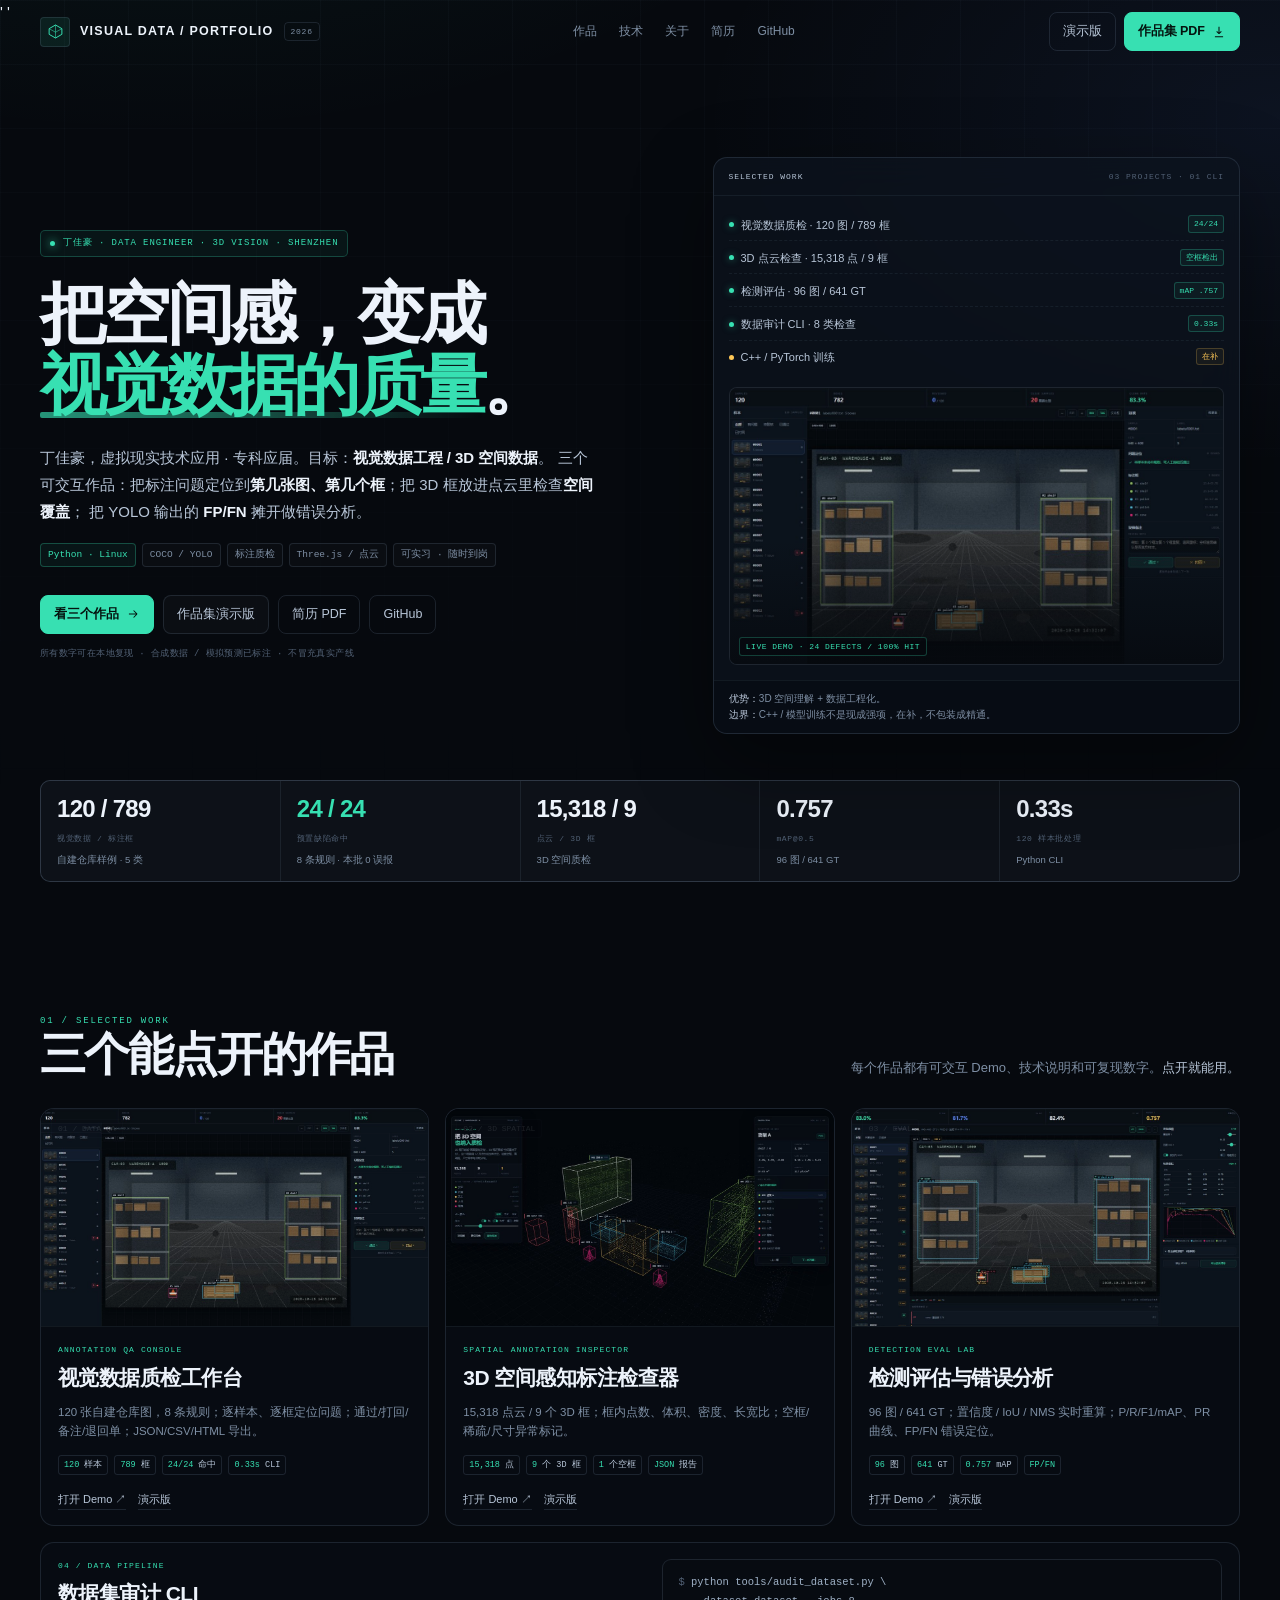
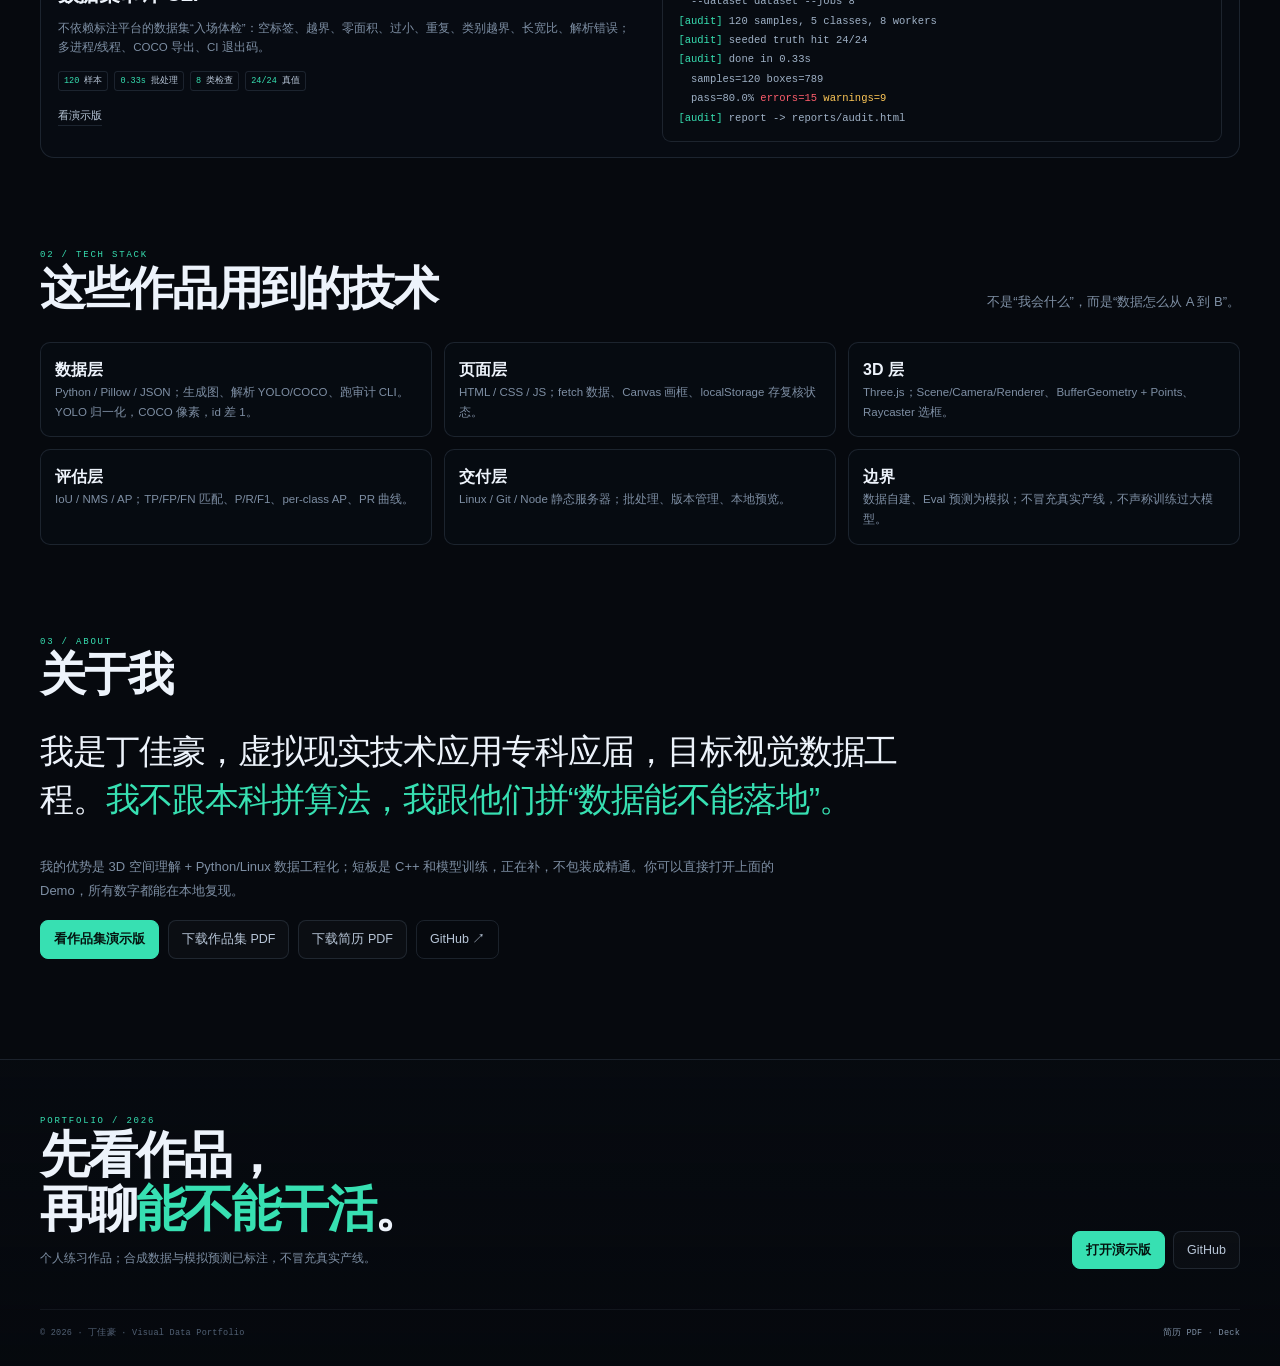
==== commit 88a5708d: "feat: photo resume + remove not-screenshot copy" ====
--- a/index.html
+++ b/index.html
@@ -6,7 +6,7 @@
 <title>丁佳豪 · 视觉数据工程作品集</title>
 <meta name="description" content="丁佳豪，虚拟现实技术应用专科应届，视觉数据工程方向：标注质检、3D 点云检查、检测评估与错误分析。">
 '<meta name="theme-color" content="#06090e">
-<meta property="og:title" content="视觉数据工程 · 作品集">
+<meta property="og:title" content="丁佳豪 · 视觉数据工程作品集">
 <meta property="og:description" content="标注质检 / 3D 点云检查 / 检测评估：三个可交互作品，所有数字可复现。">
 <meta property="og:type" content="website">
 <meta property="og:url" content="https://xiaoqzhenhao.github.io/visual-data-portfolio/">
@@ -102,8 +102,8 @@
   <section class="section" id="work">
     <div class="wrap">
       <div class="section__head reveal">
-        <div><div class="eyebrow">01 / SELECTED WORK</div><h2>三个能点开的作品，<em>不是截图</em></h2></div>
-        <p>每个作品都有可交互 Demo、技术说明和可复现数字。<b>点开就能用，不是 PPT。</b></p>
+        <div><div class="eyebrow">01 / SELECTED WORK</div><h2>三个能点开的作品</h2></div>
+        <p>每个作品都有可交互 Demo、技术说明和可复现数字。<b>点开就能用。</b></p>
       </div>
       <div class="work-grid work-grid--3">
         <article class="work reveal">
@@ -209,3 +209,5 @@
 
 
 
+
+
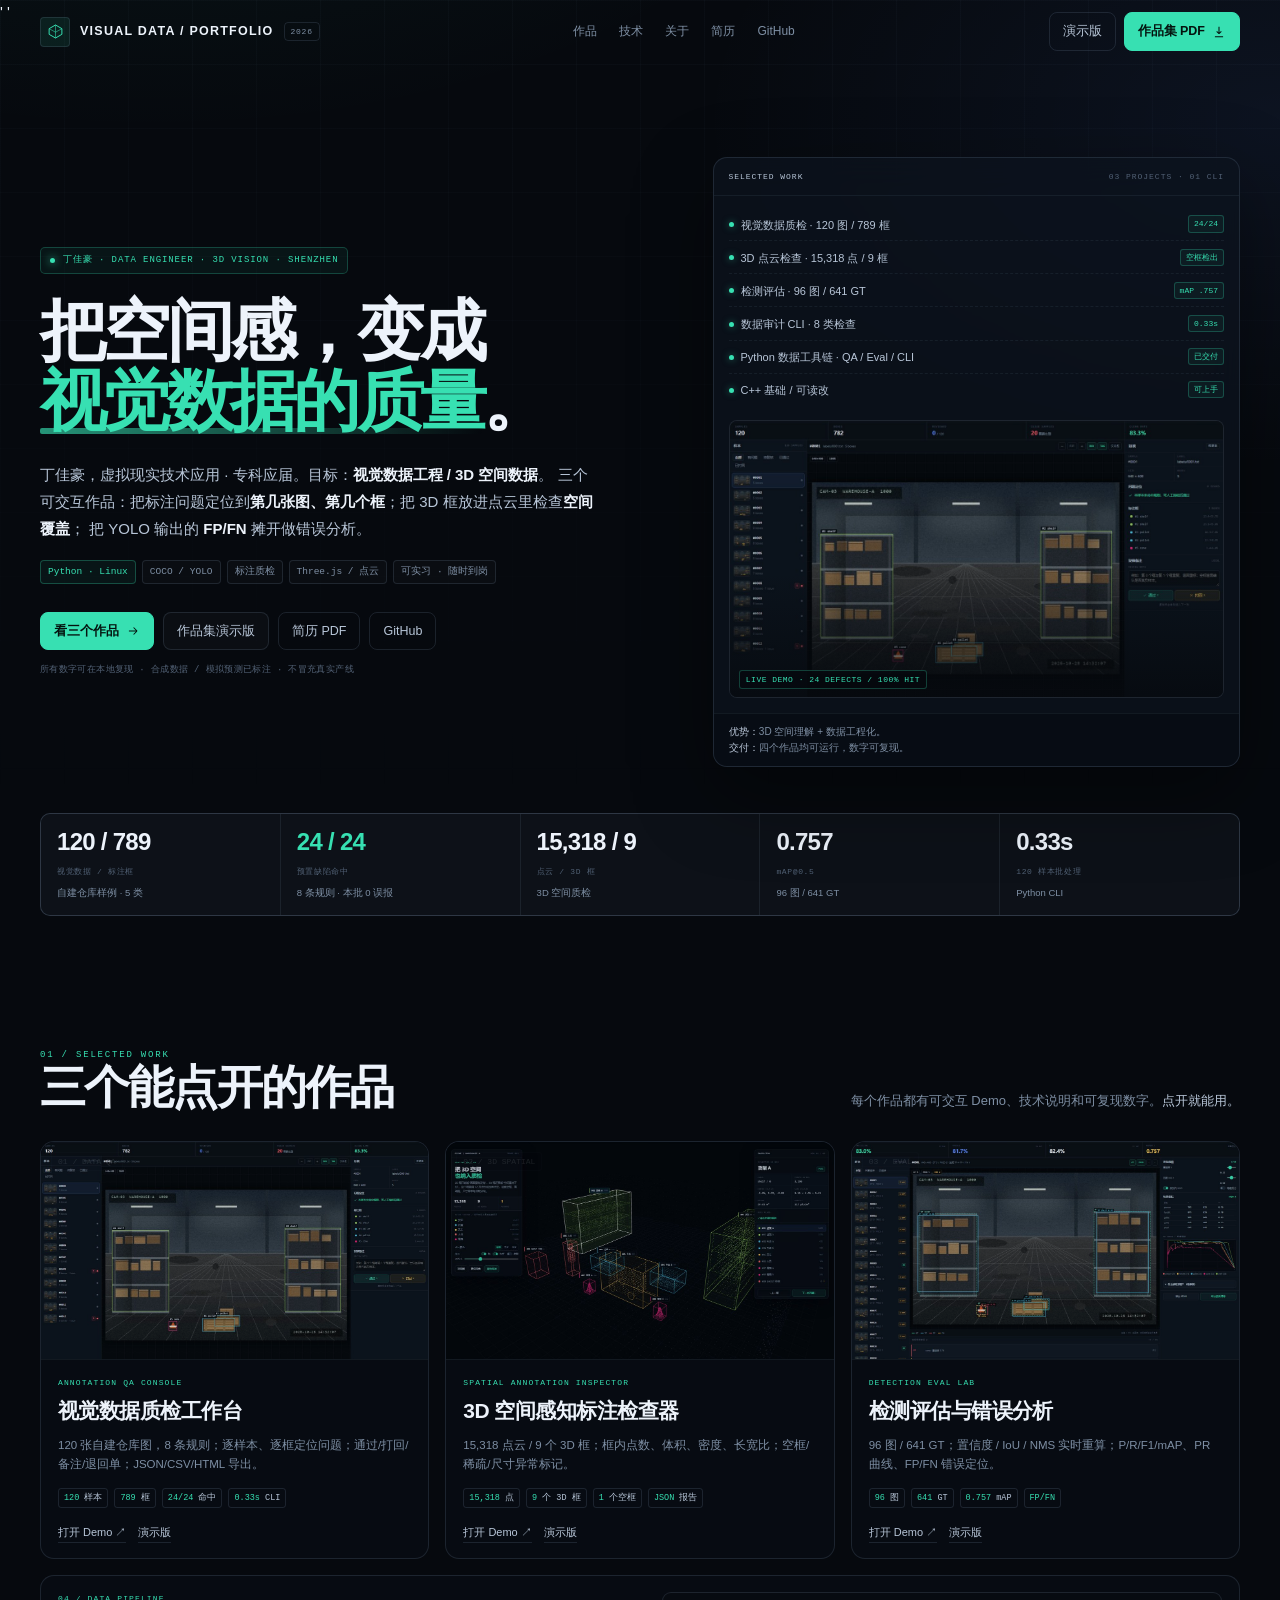
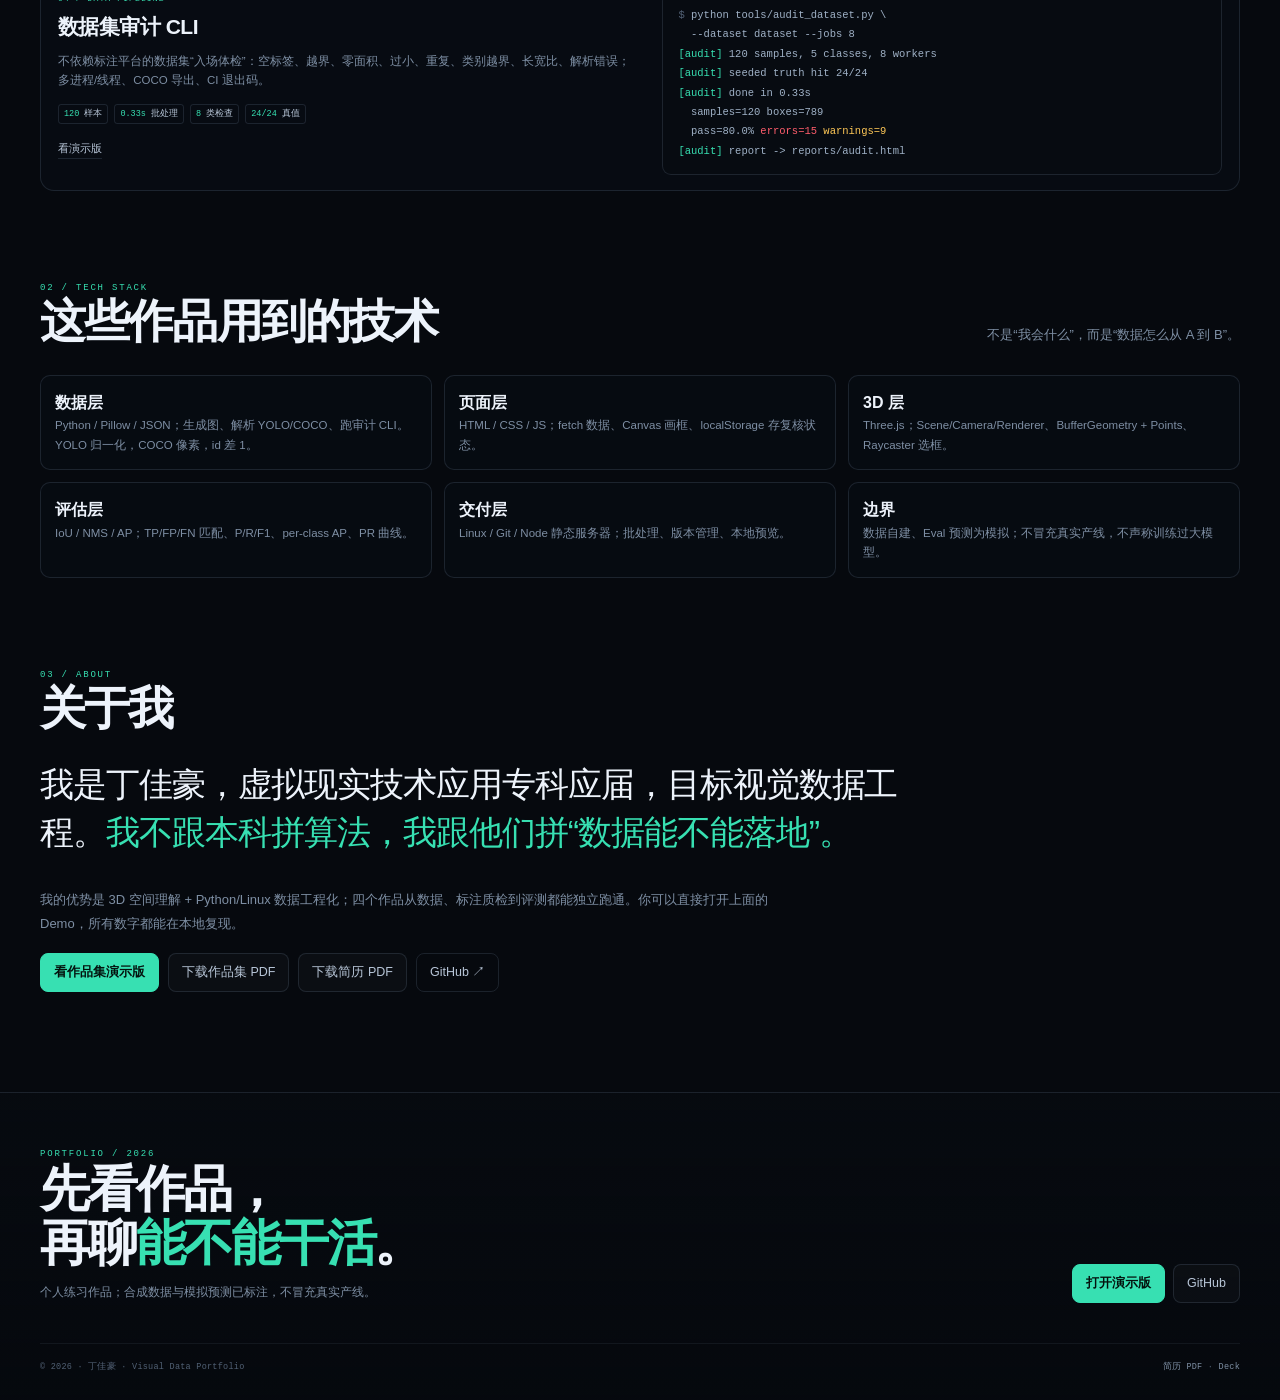
==== commit 457247a4: "copy: replace in-progress wording with delivered capabilities" ====
--- a/index.html
+++ b/index.html
@@ -80,13 +80,14 @@
             <div class="match__row"><span><i class="ok"></i>3D 点云检查 · 15,318 点 / 9 框</span><span class="match__tag ok">空框检出</span></div>
             <div class="match__row"><span><i class="ok"></i>检测评估 · 96 图 / 641 GT</span><span class="match__tag ok">mAP .757</span></div>
             <div class="match__row"><span><i class="ok"></i>数据审计 CLI · 8 类检查</span><span class="match__tag ok">0.33s</span></div>
-            <div class="match__row"><span><i class="mid"></i>C++ / PyTorch 训练</span><span class="match__tag mid">在补</span></div>
+            <div class="match__row"><span><i class="ok"></i>Python 数据工具链 · QA / Eval / CLI</span><span class="match__tag ok">已交付</span></div>
+            <div class="match__row"><span><i class="ok"></i>C++ 基础 / 可读改</span><span class="match__tag ok">可上手</span></div>
           </div>
           <div class="match__preview">
             <img src="assets/media/qa-cover.jpg" alt="视觉数据质检工作台">
             <span>LIVE DEMO · 24 DEFECTS / 100% HIT</span>
           </div>
-          <div class="match__foot"><b>优势：</b>3D 空间理解 + 数据工程化。<br><b>边界：</b>C++ / 模型训练不是现成强项，在补，不包装成精通。</div>
+          <div class="match__foot"><b>优势：</b>3D 空间理解 + 数据工程化。<br><b>交付：</b>四个作品均可运行，数字可复现。</div>
         </div>
       </div>
       <div class="metrics reveal">
@@ -182,7 +183,7 @@
         <div><div class="eyebrow">03 / ABOUT</div><h2>关于我</h2></div>
       </div>
       <p class="lead-quote reveal">我是丁佳豪，虚拟现实技术应用专科应届，目标视觉数据工程。<em>我不跟本科拼算法，我跟他们拼“数据能不能落地”。</em></p>
-      <p style="max-width:760px;color:var(--dim);font-size:13px;line-height:1.8">我的优势是 3D 空间理解 + Python/Linux 数据工程化；短板是 C++ 和模型训练，正在补，不包装成精通。你可以直接打开上面的 Demo，所有数字都能在本地复现。</p>
+      <p style="max-width:760px;color:var(--dim);font-size:13px;line-height:1.8">我的优势是 3D 空间理解 + Python/Linux 数据工程化；四个作品从数据、标注质检到评测都能独立跑通。你可以直接打开上面的 Demo，所有数字都能在本地复现。</p>
       <div class="hero__actions" style="margin-top:18px">
         <a class="btn btn--primary" href="portfolio-slides.html">看作品集演示版</a>
         <a class="btn" href="作品集-演示版.pdf">下载作品集 PDF</a>
